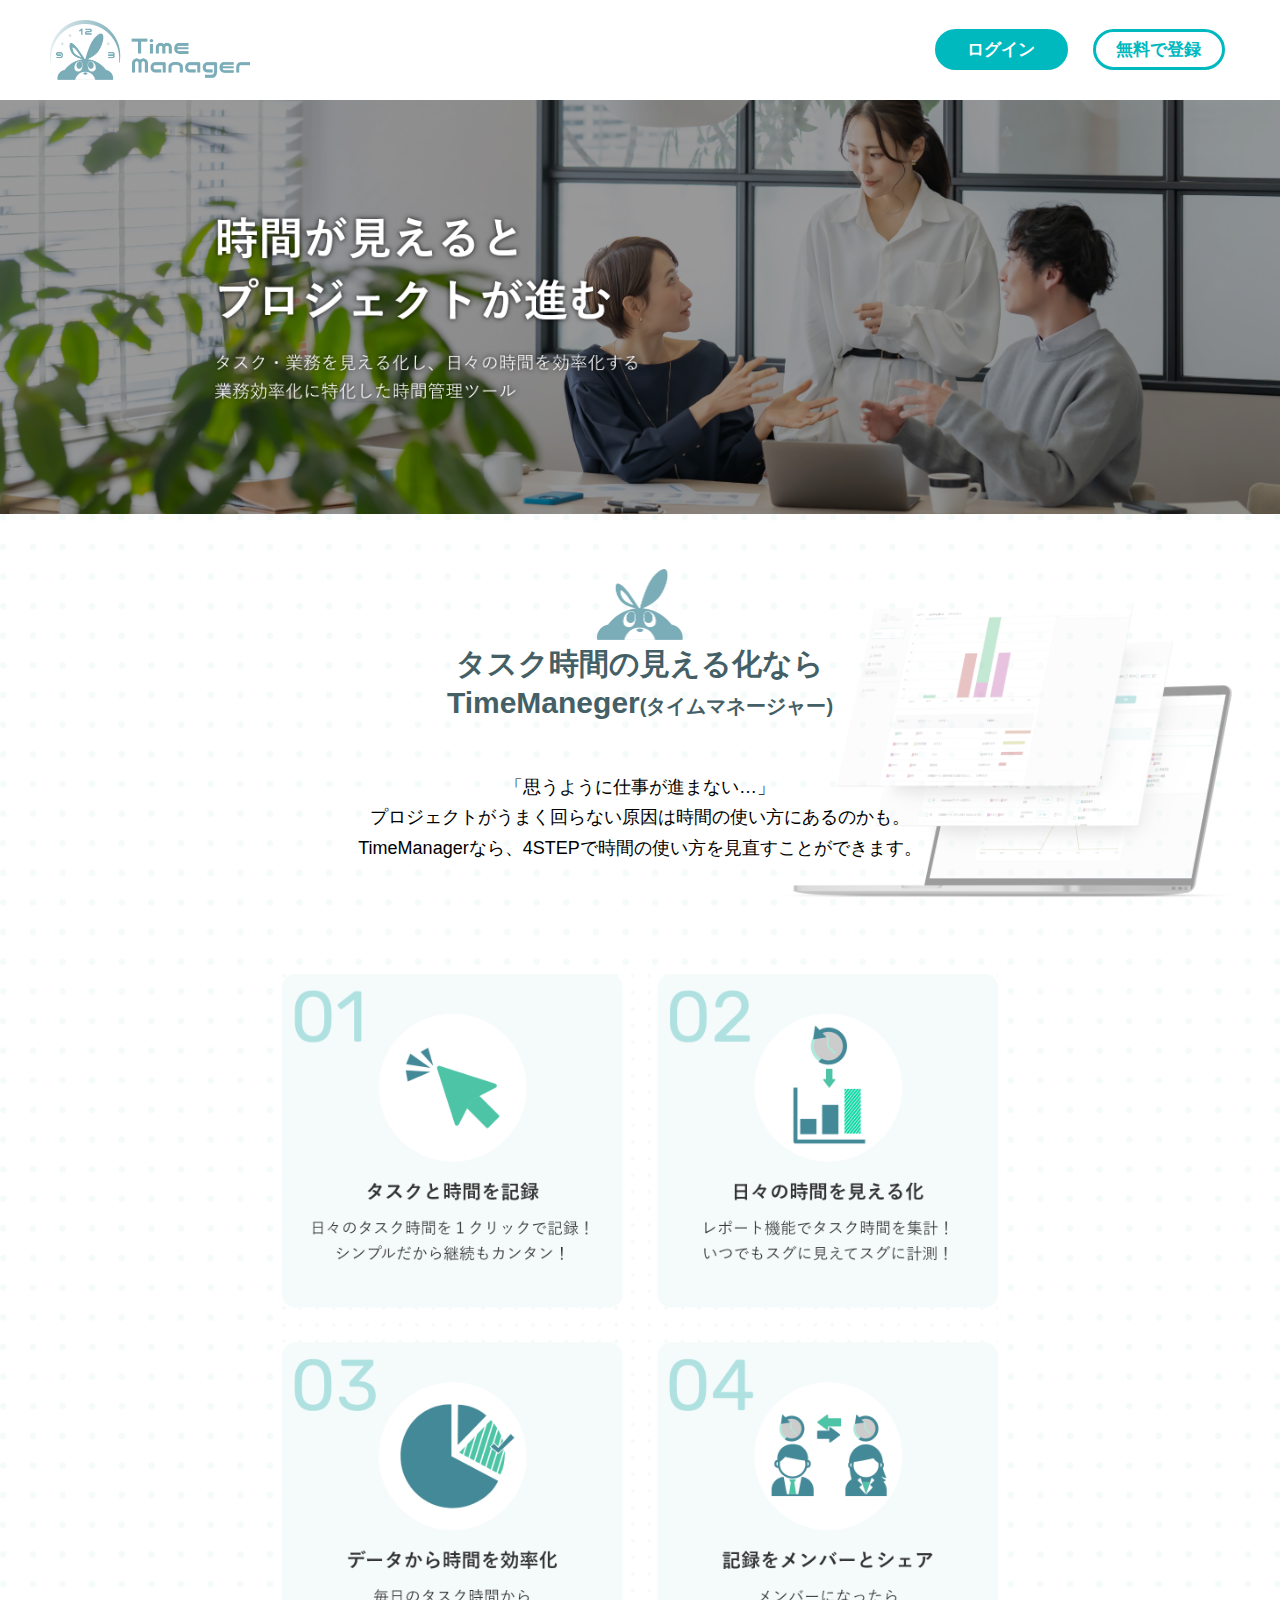
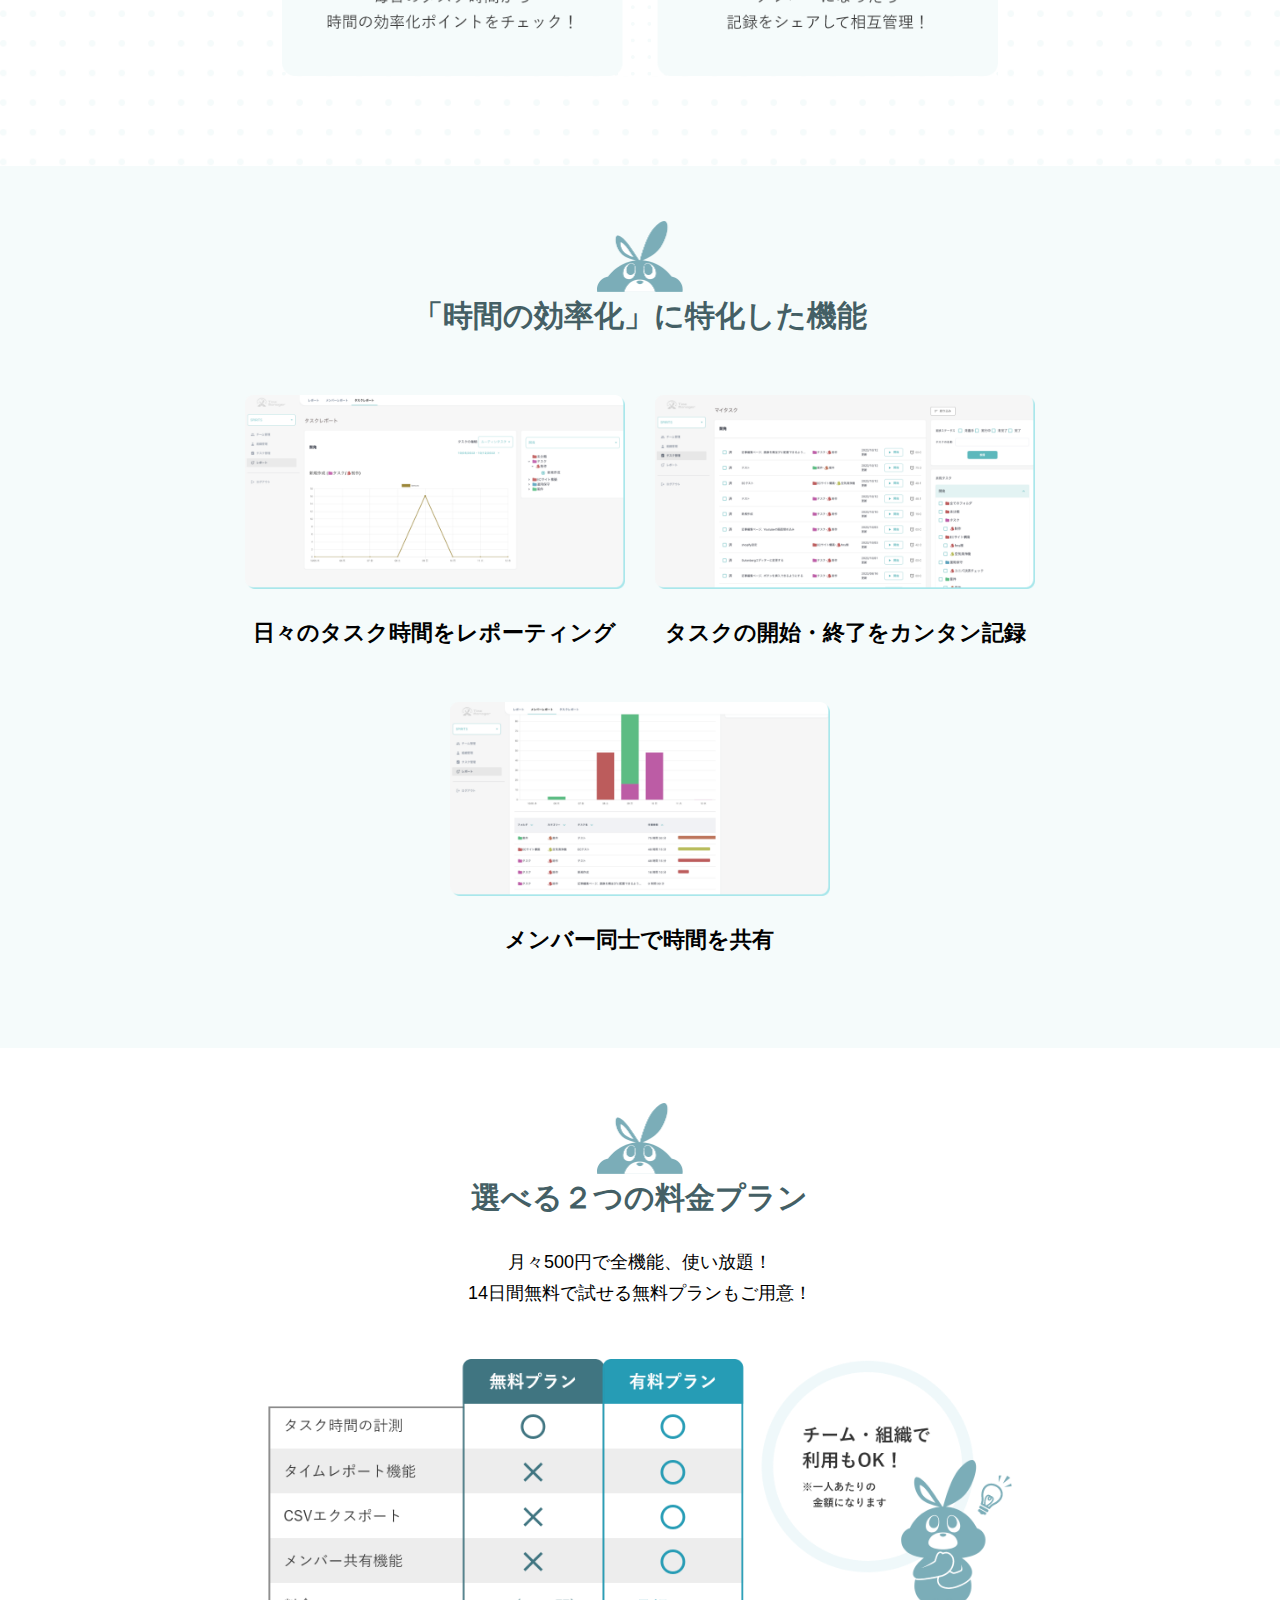
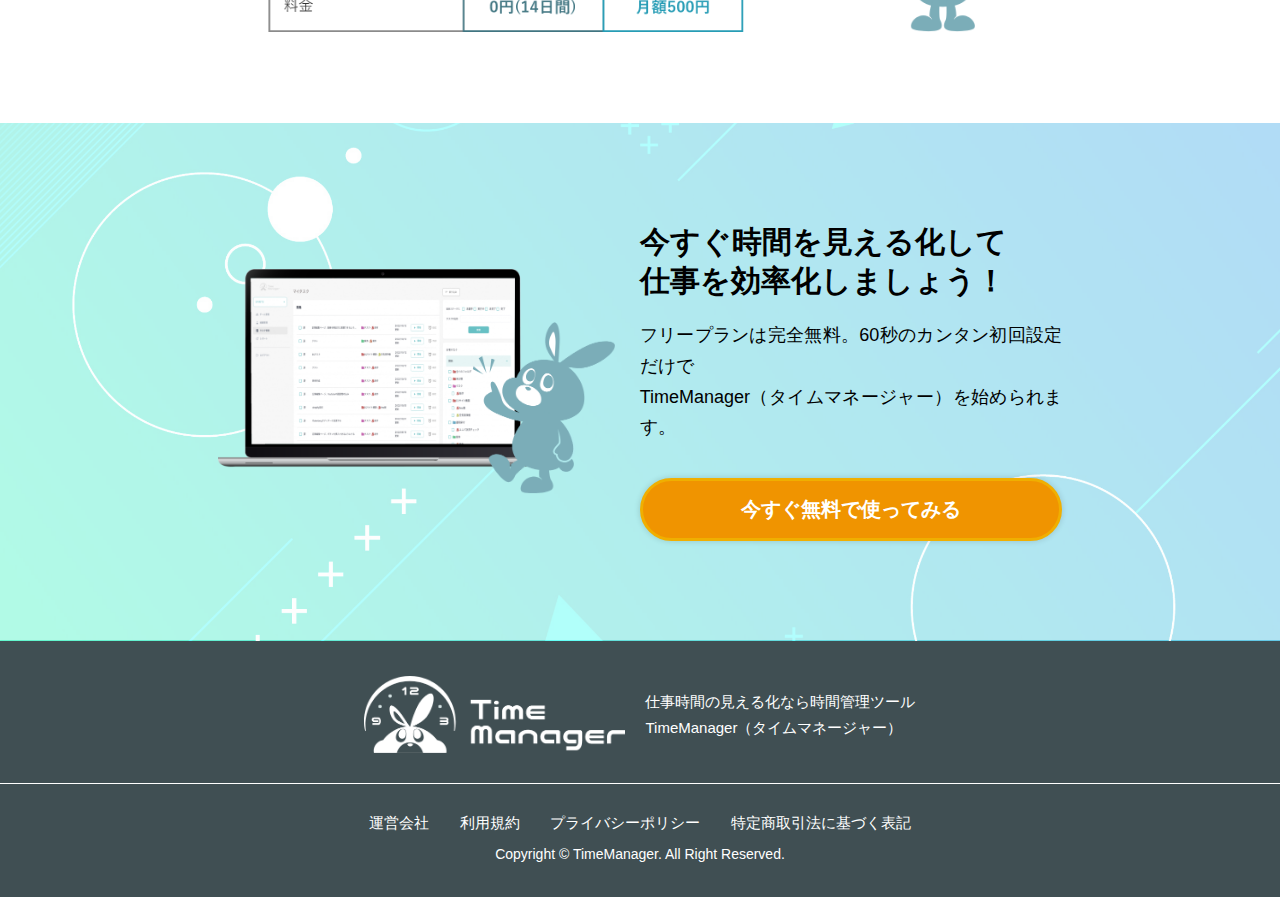
==== index.html @ 47ff6e75 "修正前データ" ====
<!DOCTYPE html>
<html lang="ja">
<head prefix="og:http://ogp.me/ns#">
    <meta charset="UTF-8">
    <meta http-equiv="X-UA-Compatible" content="IE=edge">
    <meta name="viewport" content="width=device-width, initial-scale=1.0">
    <link rel="stylesheet" href="./css/style.css">
    <title>【公式】Time Manager（タイムマネージャー）｜タスク時間を見える化</title>
    <meta name="description" content="Time Manager（タイムマネージャー）は業務効率化に特化した時間管理ツール。タスクや業務を見える化し、日々の時間を効率化します。">
    <meta property="og:title" content="【公式】Time Manager（タイムマネージャー）">
    <meta property="og:description" content="Time Manager（タイムマネージャー）は業務効率化に特化した時間管理ツール。タスクや業務を見える化し、日々の時間を効率化します。">
    <meta property="og:url" content="https://spirits-ltd.com/time-manager/">
    <meta property="og:image" content="https://spirits-ltd.com/time-manager/img/logo.png">
    <meta property="og:type" content="website">
    <meta property="og:site_name" content="Time Manager">
    <link rel="apple-touch-icon" sizes="180x180" href="./img/favicon/apple-touch-icon.png">
    <link rel="icon" type="image/png" sizes="32x32" href="./img/favicon/favicon-32x32.png">
    <link rel="icon" type="image/png" sizes="16x16" href="./img/favicon/favicon-16x16.png">
    <link rel="manifest" href="./img/favicon/site.webmanifest">
    <link rel="mask-icon" href="./img/favicon/safari-pinned-tab.svg" color="#5bbad5">
    <meta name="msapplication-TileColor" content="#da532c">
    <meta name="theme-color" content="#ffffff">
</head>
<body>
    <header>
        <nav>
            <a href="./" class="logo">
                <img src="img/head-logo.png" alt="業務効率化に特化した時間管理ツール、Time Manager（タイムマネージャー）のロゴ">
            </a>
                <ul>
                    <a href="https://time-manager.net/login">
                        <li>ログイン</li>
                        </a>
                        <a href="https://time-manager.net/register">
                            <li class="signin">無料で登録</li>
                        </a>
                </ul>
        </nav>
    </header>
    <main>
        <img src="img/header-pc.png" alt="「時間が見えるとプロジェクトが進む」業務効率化に特化した時間管理ツール、Time Manager（タイムマネージャー）。" class="pc">
        <img src="img/header-sp.png" alt="「時間が見えるとプロジェクトが進む」業務効率化に特化した時間管理ツール、Time Manager（タイムマネージャー）。" class="sp">
        <section class="merit">
            <div class="container-sub">
                <h2>タスク時間の見える化なら<br>
                    TimeManeger<span>(タイムマネージャー)</span></h2>
                <p>「思うように仕事が進まない…」<br>
                    プロジェクトがうまく回らない原因は<br class="sp">時間の使い方にあるのかも。<br><br class="sp">
                    TimeManagerなら、<br class="sp">4STEPで時間の使い方を<br class="sp">見直すことができます。</p>
                <img src="img/merit-sp.png" alt="業務効率化に特化した時間管理ツール、Time Manager（タイムマネージャー）の時間管理画面" class="sp">
                <img src="img/merit14.png" alt="業務効率化に特化した時間管理ツール、Time Manager（タイムマネージャー）のメリット4つ" class="merit pc">
                <img src="img/merit14-sp.png" alt="業務効率化に特化した時間管理ツール、Time Manager（タイムマネージャー）のメリット4つ" class="merit sp">
            </div>
        </section>
        <section class="function">
            <div class="container">
                <h2>「時間の効率化」に特化した機能</h2>
                <div class="box">
                    <div class="ex">
                        <img src="img/func01.png" alt="業務効率化に特化した時間管理ツール、Time Manager（タイムマネージャー）の機能①日々のタスク時間をレポーティング">
                        <p>日々のタスク時間をレポーティング</p>
                    </div>
                    <div class="ex">
                        <img src="img/func02.png" alt="業務効率化に特化した時間管理ツール、Time Manager（タイムマネージャー）の機能②タスクの開始・終了をカンタン記録">
                        <p>タスクの開始・終了をカンタン記録</p>
                    </div>
                    <div class="ex">
                        <img src="img/func03.png" alt="業務効率化に特化した時間管理ツール、Time Manager（タイムマネージャー）の機能③メンバー同士で時間共有">
                        <p>メンバー同士で時間を共有</p>
                    </div>
                </div>
            </div>
        </section>
        <section class="price">
            <div class="container">
                <h2>選べる２つの料金プラン</h2>
                <p>月々500円で全機能、使い放題！<br>
                    14日間無料で試せる<br class="sp">無料プランもご用意！</p>
                    <img src="img/price.png" alt="業務効率化に特化した時間管理ツール、Time Manager（タイムマネージャー）の料金プラン" class="pc">
                    <img src="img/price-sp.png" alt="業務効率化に特化した時間管理ツール、Time Manager（タイムマネージャー）の料金プラン" class="sp">
                </div>
        </section>
        <section class="cta">
            <div class="container pc">
                <div class="flex">
                    <img src="img/cta-rabbit.png" alt="業務効率化に特化した時間管理ツール、Time Manager（タイムマネージャー）のキャラクター「タイムラビット」">
                    <div class="text">
                        <h2>今すぐ時間を見える化して<br>
                            仕事を効率化しましょう！</h2>
                        <p>フリープランは完全無料。60秒のカンタン初回設定だけで<br>
                            TimeManager（タイムマネージャー）を始められます。</p>
                        <a href="https://time-manager.net/register" class="button">今すぐ無料で使ってみる</a>
                    </div>
                </div>
            </div>
            <div class="container-sub sp">
                <div class="flex">
                    <h2>今すぐ時間を見える化して<br>
                        仕事を効率化しましょう！</h2>
                    <img src="img/cta-rabbit-sp.png" alt="業務効率化に特化した時間管理ツール、Time Manager（タイムマネージャー）のキャラクター「タイムラビット」">
                    <div class="text">
                        <p>フリープランは完全無料。<br>
                            60秒のカンタン初回設定だけで<br>
                            TimeManager（タイムマネージャー）を<br>
                            始められます。</p>
                        <a href="https://time-manager.net/register" class="button">今すぐ無料で使ってみる</a>
                    </div>
                </div>
            </div>
        </section>
        <footer>
            <div class="container-sub">
                <div class="flex">
                    <img src="img/footer-logo.png" alt="業務効率化に特化した時間管理ツール、Time Manager（タイムマネージャー）のロゴ">
                    <p>仕事時間の見える化なら時間管理ツール<br>
                        TimeManager（タイムマネージャー）</p>
                </div>          
            </div>
            <div class="border"></div>
            <div class="container-sub">
                <div class="flex02">
                    <a href="https://spirits-ltd.com/company" target="_blank">運営会社</a>
                    <a href="./rule.html">利用規約</a>
                    <a href="./privacy.html">プライバシーポリシー</a>
                    <a href="./law.html">特定商取引法に基づく表記</a>
                </div>
                <div class="copyright">
                    <p>Copyright © TimeManager. All Right Reserved.</p>
                </div>
            </div>
        </footer>
    </main>
</body>
</html>
---- css/style.css ----
@charset "UTF-8";
/* デフォルト */
/* レスポンシブ設定 */
@media screen and (min-width: 541px) {
  .sp {
    display: none;
  }
}

@media screen and (max-width: 540px) {
  .pc {
    display: none;
  }
}

@media screen and (min-width: 769px) {
  .tb {
    display: none;
  }
}

@media screen and (max-width: 768px) {
  .nb {
    display: none;
  }
}

/* リセットCSS */
* {
  margin: 0;
  padding: 0;
  -webkit-box-sizing: border-box;
          box-sizing: border-box;
}

body {
  /* デフォルトのフォントと文字カラー設定 */
  font-family: '游ゴシック', sans-serif;
  color: #000000;
  text-align: center;
}

p {
  font-size: 18px;
  line-height: 1.7;
  text-align: justify;
  text-justify: inter-ideograph;
  text-align: center;
}

@media screen and (max-width: 540px) {
  p {
    font-size: 16px;
  }
}

a {
  text-decoration: none;
  margin: 0 auto;
}

img {
  width: 100%;
  display: block;
}

section {
  padding: 60px 0 90px;
}

@media screen and (max-width: 540px) {
  section {
    padding: 50px 0 70px;
  }
}

.container {
  max-width: 960px;
  width: 66%;
  margin: 0 auto;
}

@media screen and (max-width: 540px) {
  .container {
    max-width: 340px;
    width: 90%;
  }
}

.container-sub {
  max-width: 816px;
  width: 56%;
  margin: 0 auto;
}

@media screen and (max-width: 540px) {
  .container-sub {
    max-width: 340px;
    width: 90%;
  }
}

h2 {
  text-align: center;
  font-size: 30px;
  color: #445F65;
  font-weight: bold;
  margin: 70px auto 50px;
  position: relative;
  line-height: 1.3;
}

@media screen and (max-width: 540px) {
  h2 {
    font-size: 22px;
    margin: 60px auto 25px;
  }
}

h2::before {
  position: absolute;
  content: '';
  background: url(../img/h2-img.png);
  width: 86px;
  height: 71px;
  background-size: contain;
  background-repeat: no-repeat;
  background-position: center;
  top: -75px;
  left: 50%;
  -webkit-transform: translateX(-50%);
          transform: translateX(-50%);
}

@media screen and (max-width: 540px) {
  h2::before {
    width: 58px;
    height: 48px;
    top: -55px;
  }
}

h2 span {
  font-size: 20px;
}

@media screen and (max-width: 540px) {
  h2 span {
    font-size: 18px;
  }
}

header {
  padding: 20px 50px;
}

@media screen and (max-width: 540px) {
  header {
    padding: 15px 10px;
  }
}

header nav {
  display: -webkit-box;
  display: -ms-flexbox;
  display: flex;
  -webkit-box-align: center;
      -ms-flex-align: center;
          align-items: center;
  -webkit-box-pack: justify;
      -ms-flex-pack: justify;
          justify-content: space-between;
}

header nav a {
  margin-left: 0px;
}

header nav a.logo {
  width: 200px;
}

@media screen and (max-width: 540px) {
  header nav a.logo {
    width: 117px;
  }
}

header nav ul {
  display: -webkit-box;
  display: -ms-flexbox;
  display: flex;
  width: 25%;
  -webkit-box-pack: center;
      -ms-flex-pack: center;
          justify-content: center;
  gap: 20px;
}

@media screen and (max-width: 540px) {
  header nav ul {
    width: 80%;
    gap: 5px;
  }
}

header nav ul a {
  width: 45%;
}

header nav ul a li {
  padding: 6px 0;
  text-align: center;
  list-style: none;
  border-radius: 100px;
  font-size: 17px;
  border: 3px solid #00B9BF;
  font-weight: bold;
  background-color: #00B9BF;
  color: white;
}

@media screen and (max-width: 540px) {
  header nav ul a li {
    font-size: 14px;
    border: 2px solid #00B9BF;
  }
}

header nav ul a li.signin {
  background-color: white;
  color: #00B9BF;
}

.merit {
  background: url(../img/merit-bg.png);
  background-size: cover;
}

@media screen and (max-width: 540px) {
  .merit {
    background: url(../img/merit-bg-sp.png);
    background-size: cover;
  }
}

@media screen and (max-width: 540px) {
  .merit img {
    margin: 25px auto 60px;
  }
}

.merit img.merit {
  margin-top: 110px;
}

@media screen and (max-width: 540px) {
  .merit img.merit {
    margin: 0px auto;
  }
}

.function {
  background-color: #F5FBFB;
}

.function h2 {
  margin-bottom: 60px;
}

@media screen and (max-width: 540px) {
  .function h2 {
    margin-bottom: 30px;
  }
}

.function .box {
  display: -webkit-box;
  display: -ms-flexbox;
  display: flex;
  -webkit-box-pack: center;
      -ms-flex-pack: center;
          justify-content: center;
  -ms-flex-wrap: wrap;
      flex-wrap: wrap;
  gap: 0 30px;
}

.function .box .ex {
  width: 45%;
  margin-bottom: 50px;
}

@media screen and (max-width: 540px) {
  .function .box .ex {
    width: 100%;
    margin-bottom: 45px;
  }
}

.function .box .ex:last-child {
  margin-bottom: 0;
}

.function .box .ex img {
  margin-bottom: 25px;
}

.function .box .ex p {
  font-size: 22px;
  font-weight: bold;
}

@media screen and (max-width: 540px) {
  .function .box .ex p {
    font-size: 18px;
  }
}

.price h2 {
  margin-bottom: 30px;
}

.price p {
  margin-bottom: 50px;
}

@media screen and (max-width: 540px) {
  .price p {
    margin-bottom: 30px;
  }
}

.cta {
  background: url(../img/cta-bg.png);
  background-size: cover;
  padding: 100px 0;
}

@media screen and (max-width: 540px) {
  .cta {
    background: url(../img/cta-bg-sp.png);
    background-size: cover;
    padding: 60px 0 80px;
  }
}

.cta .flex {
  display: -webkit-box;
  display: -ms-flexbox;
  display: flex;
  -webkit-box-pack: center;
      -ms-flex-pack: center;
          justify-content: center;
  -webkit-box-align: center;
      -ms-flex-align: center;
          align-items: center;
  gap: 25px;
}

@media screen and (max-width: 540px) {
  .cta .flex {
    display: block;
  }
}

.cta .flex img {
  width: 47%;
}

@media screen and (max-width: 540px) {
  .cta .flex img {
    width: 100%;
    margin-bottom: 20px;
  }
}

.cta .flex .text h2 {
  position: static;
  color: #000000;
  text-align: left;
  margin-bottom: 20px;
  margin-top: 0px;
}

.cta .flex .text p {
  margin-bottom: 35px;
  text-align: justify;
}

@media screen and (max-width: 540px) {
  .cta .flex .text p {
    text-align: justify;
    margin-bottom: 40px;
  }
}

.cta .flex .text a {
  display: block;
}

.cta .flex .text a.button {
  text-align: center;
  font-weight: bold;
  color: white;
  font-size: 20px;
  width: 100%;
  padding: 15px 0;
  background-color: #F09400;
  border: 3px solid #F0AF00;
  -webkit-box-shadow: 0px 0px 6px rgba(0, 0, 0, 0.16);
          box-shadow: 0px 0px 6px rgba(0, 0, 0, 0.16);
  border-radius: 100px;
}

@media screen and (max-width: 540px) {
  .cta .flex h2 {
    margin-top: 0px;
    margin-bottom: 25px;
    position: static;
    color: #000000;
  }
}

footer {
  background: #404F53;
  padding: 35px 0 30px;
}

footer .flex {
  max-width: 580px;
  display: -webkit-box;
  display: -ms-flexbox;
  display: flex;
  -webkit-box-pack: center;
      -ms-flex-pack: center;
          justify-content: center;
  -webkit-box-align: center;
      -ms-flex-align: center;
          align-items: center;
  gap: 20px;
  margin: 0 auto 30px;
}

@media screen and (max-width: 540px) {
  footer .flex {
    display: block;
  }
}

footer .flex img {
  width: 45%;
}

@media screen and (max-width: 540px) {
  footer .flex img {
    width: 80%;
    margin: 0 auto 10px;
  }
}

footer .flex p {
  text-align: justify;
  font-size: 15px;
  color: white;
}

@media screen and (max-width: 540px) {
  footer .flex p {
    text-align: center;
  }
}

footer .border {
  width: 100%;
  border-top: 1px solid white;
}

footer .flex02 {
  display: -webkit-box;
  display: -ms-flexbox;
  display: flex;
  width: 80%;
  -ms-flex-wrap: wrap;
      flex-wrap: wrap;
  margin: 30px auto 0;
}

@media screen and (max-width: 540px) {
  footer .flex02 {
    width: 100%;
  }
}

footer .flex02 a {
  color: white;
  padding: 0 5px;
  font-size: 15px;
}

footer .copyright {
  margin-top: 10px;
}

footer .copyright p {
  color: white;
  font-size: 14px;
}
/*# sourceMappingURL=style.css.map */
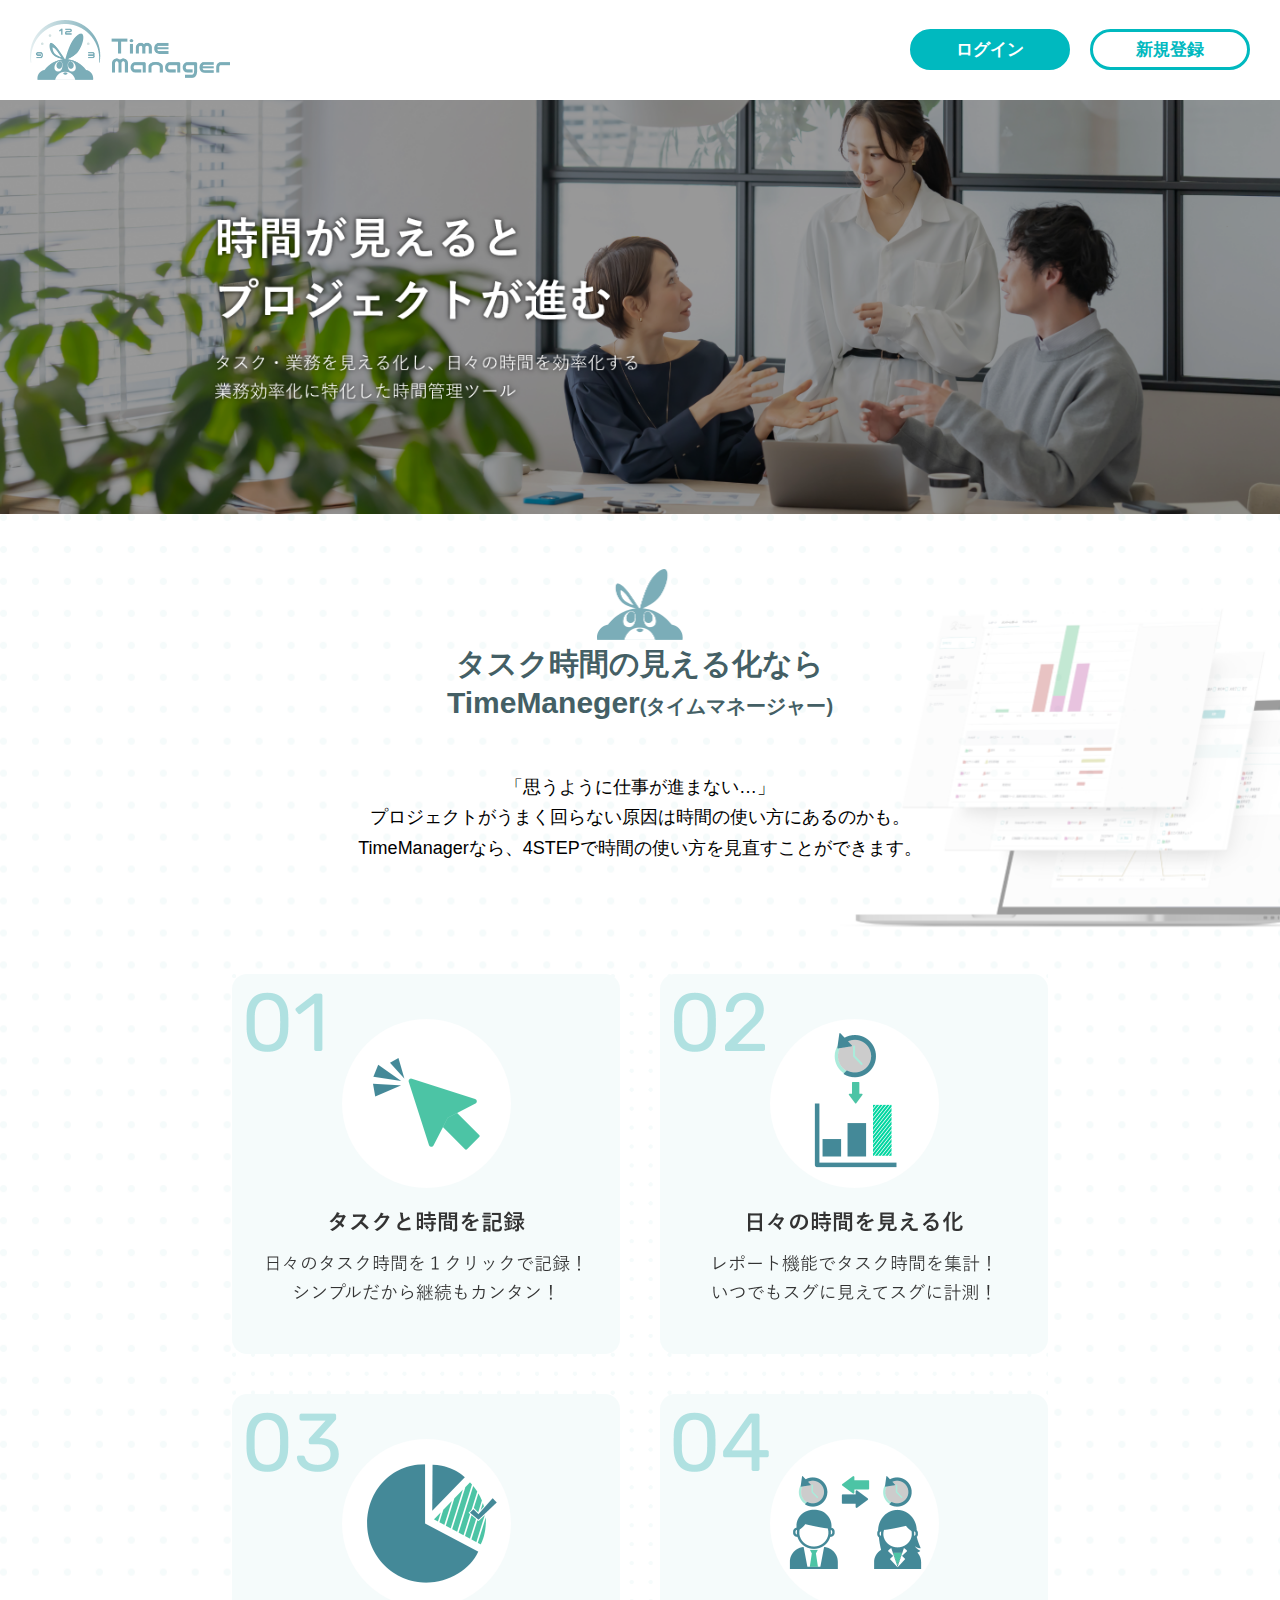
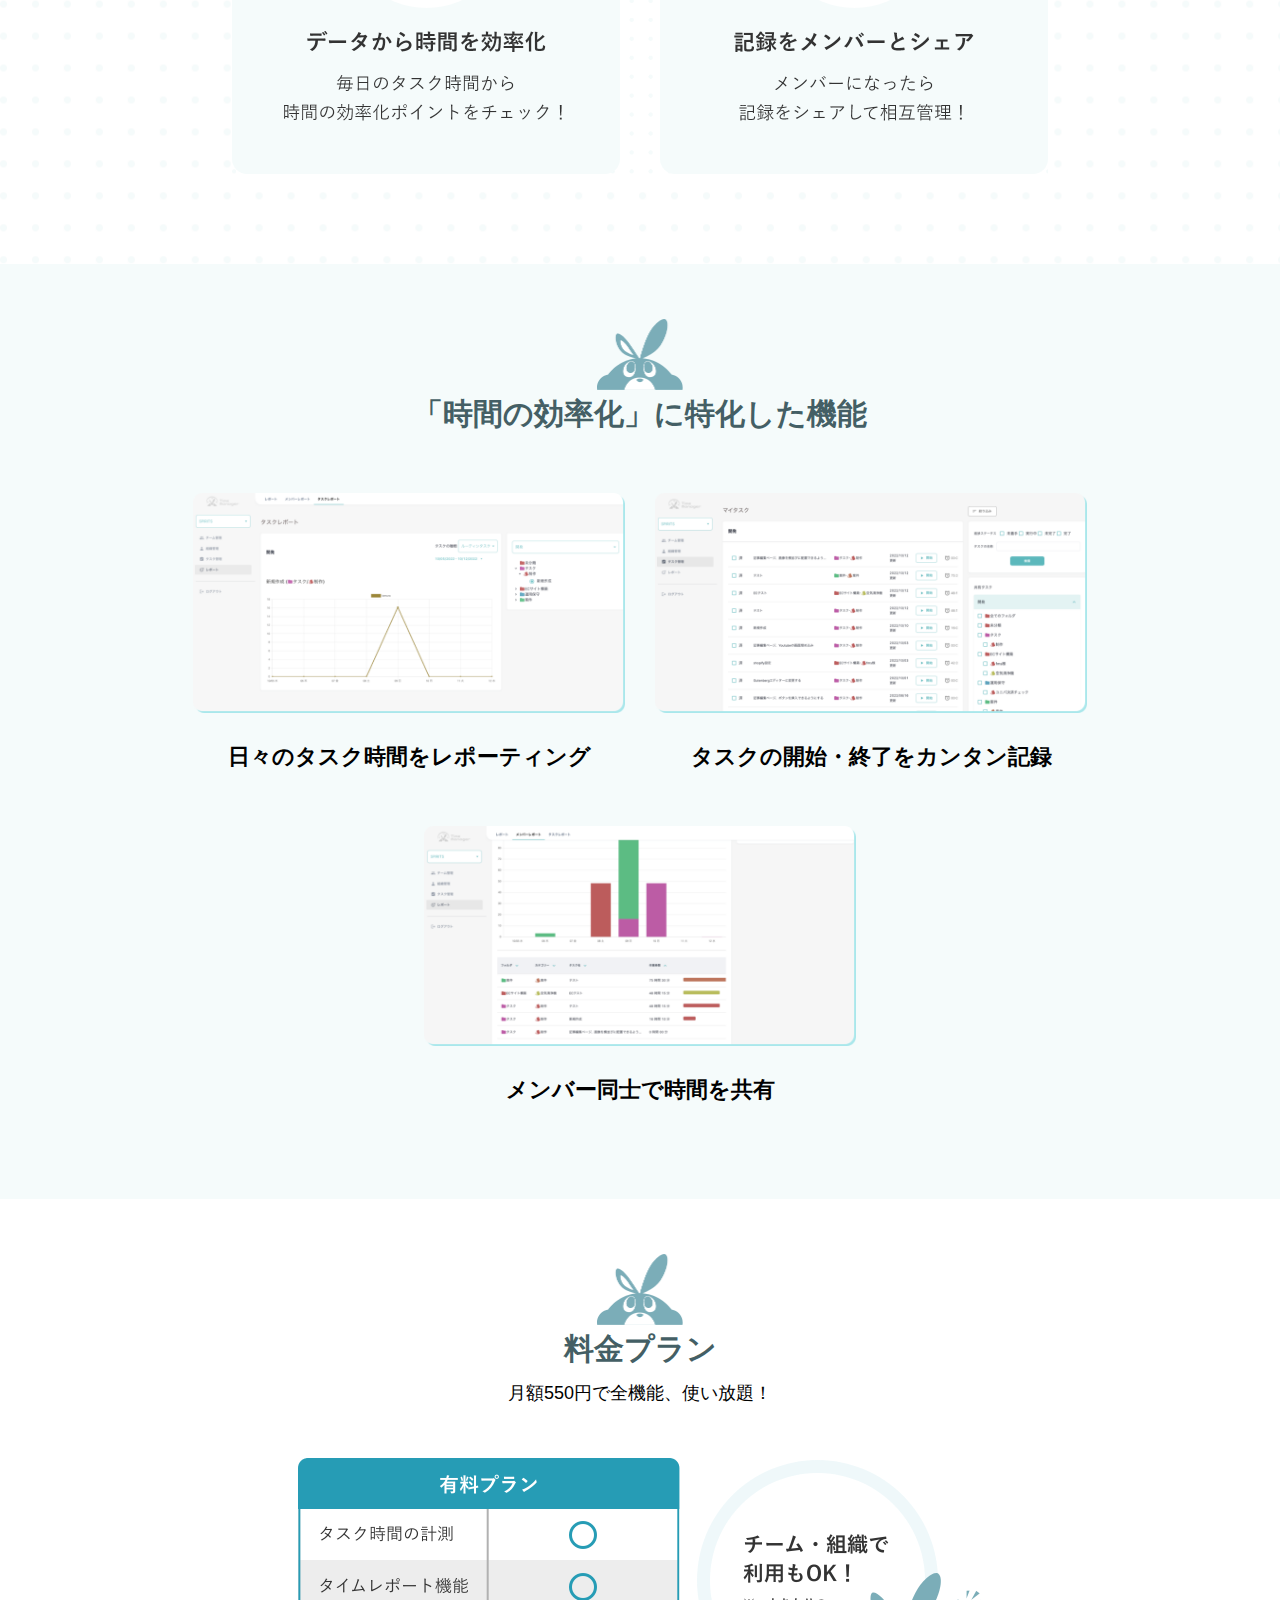
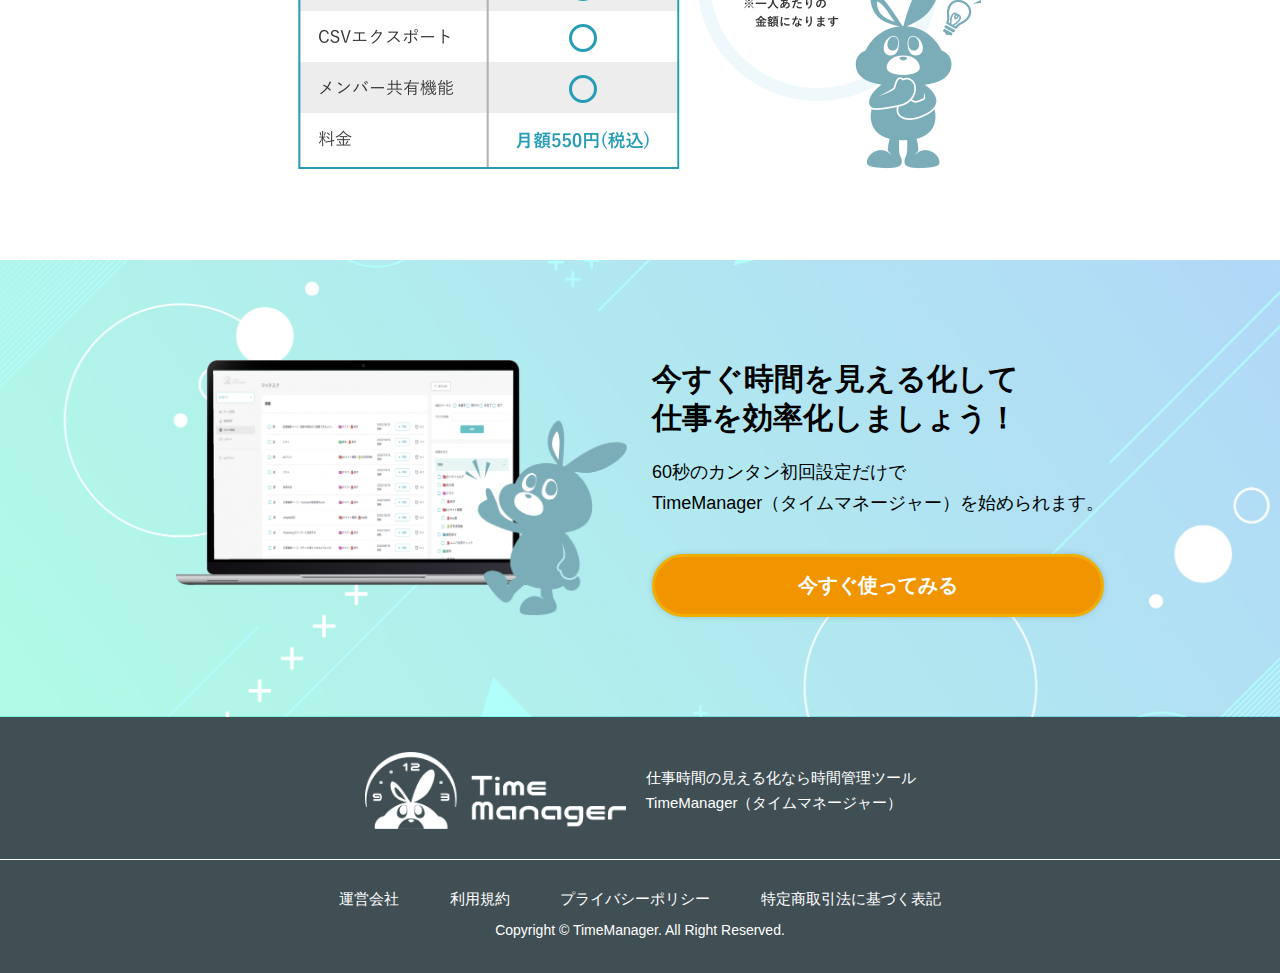
==== commit e433b71e: "文言修正" ====
--- a/index.html
+++ b/index.html
@@ -4,7 +4,7 @@
     <meta charset="UTF-8">
     <meta http-equiv="X-UA-Compatible" content="IE=edge">
     <meta name="viewport" content="width=device-width, initial-scale=1.0">
-    <link rel="stylesheet" href="./css/style.css">
+    <link rel="stylesheet" href="css/style.css">
     <title>【公式】Time Manager（タイムマネージャー）｜タスク時間を見える化</title>
     <meta name="description" content="Time Manager（タイムマネージャー）は業務効率化に特化した時間管理ツール。タスクや業務を見える化し、日々の時間を効率化します。">
     <meta property="og:title" content="【公式】Time Manager（タイムマネージャー）">
@@ -31,8 +31,8 @@
                     <a href="https://time-manager.net/login">
                         <li>ログイン</li>
                         </a>
-                        <a href="https://time-manager.net/register">
-                            <li class="signin">無料で登録</li>
+                        <a target="_blank" href="https://time-manager.net/registration">
+                            <li class="signin">新規登録</li>
                         </a>
                 </ul>
         </nav>
@@ -73,9 +73,8 @@
         </section>
         <section class="price">
             <div class="container">
-                <h2>選べる２つの料金プラン</h2>
-                <p>月々500円で全機能、使い放題！<br>
-                    14日間無料で試せる<br class="sp">無料プランもご用意！</p>
+                <h2>料金プラン</h2>
+                <p>月額550円で全機能、使い放題！</p>
                     <img src="img/price.png" alt="業務効率化に特化した時間管理ツール、Time Manager（タイムマネージャー）の料金プラン" class="pc">
                     <img src="img/price-sp.png" alt="業務効率化に特化した時間管理ツール、Time Manager（タイムマネージャー）の料金プラン" class="sp">
                 </div>
@@ -87,9 +86,9 @@
                     <div class="text">
                         <h2>今すぐ時間を見える化して<br>
                             仕事を効率化しましょう！</h2>
-                        <p>フリープランは完全無料。60秒のカンタン初回設定だけで<br>
+                        <p>60秒のカンタン初回設定だけで<br>
                             TimeManager（タイムマネージャー）を始められます。</p>
-                        <a href="https://time-manager.net/register" class="button">今すぐ無料で使ってみる</a>
+                        <a target="_blank" href="https://time-manager.net/registration" class="button">今すぐ使ってみる</a>
                     </div>
                 </div>
             </div>
@@ -99,11 +98,11 @@
                         仕事を効率化しましょう！</h2>
                     <img src="img/cta-rabbit-sp.png" alt="業務効率化に特化した時間管理ツール、Time Manager（タイムマネージャー）のキャラクター「タイムラビット」">
                     <div class="text">
-                        <p>フリープランは完全無料。<br>
+                        <p>
                             60秒のカンタン初回設定だけで<br>
                             TimeManager（タイムマネージャー）を<br>
                             始められます。</p>
-                        <a href="https://time-manager.net/register" class="button">今すぐ無料で使ってみる</a>
+                        <a target="_blank" href="https://time-manager.net/registration" class="button">今すぐ使ってみる</a>
                     </div>
                 </div>
             </div>
--- a/css/style.css
+++ b/css/style.css
@@ -1,41 +1,41 @@
 @charset "UTF-8";
 /* デフォルト */
 /* レスポンシブ設定 */
+@media screen and (min-width: 321px) {
+  .ssp {
+    display: none;
+  }
+}
 @media screen and (min-width: 541px) {
   .sp {
     display: none;
   }
 }
-
 @media screen and (max-width: 540px) {
   .pc {
     display: none;
   }
 }
-
 @media screen and (min-width: 769px) {
   .tb {
     display: none;
   }
 }
-
 @media screen and (max-width: 768px) {
   .nb {
     display: none;
   }
 }
-
 /* リセットCSS */
 * {
   margin: 0;
   padding: 0;
-  -webkit-box-sizing: border-box;
-          box-sizing: border-box;
+  box-sizing: border-box;
 }
 
 body {
   /* デフォルトのフォントと文字カラー設定 */
-  font-family: '游ゴシック', sans-serif;
+  font-family: "yugothic", "yu gothic", sans-serif;
   color: #000000;
   text-align: center;
 }
@@ -47,8 +47,7 @@
   text-justify: inter-ideograph;
   text-align: center;
 }
-
-@media screen and (max-width: 540px) {
+@media screen and (max-width:540px) {
   p {
     font-size: 16px;
   }
@@ -67,8 +66,7 @@
 section {
   padding: 60px 0 90px;
 }
-
-@media screen and (max-width: 540px) {
+@media screen and (max-width:540px) {
   section {
     padding: 50px 0 70px;
   }
@@ -76,24 +74,26 @@
 
 .container {
   max-width: 960px;
-  width: 66%;
+  width: 100%;
   margin: 0 auto;
 }
-
-@media screen and (max-width: 540px) {
+@media screen and (max-width:940px) {
+  .container {
+    width: 90%;
+  }
+}
+@media screen and (max-width:540px) {
   .container {
     max-width: 340px;
     width: 90%;
   }
 }
-
 .container-sub {
   max-width: 816px;
-  width: 56%;
+  width: 80%;
   margin: 0 auto;
 }
-
-@media screen and (max-width: 540px) {
+@media screen and (max-width:540px) {
   .container-sub {
     max-width: 340px;
     width: 90%;
@@ -109,17 +109,15 @@
   position: relative;
   line-height: 1.3;
 }
-
-@media screen and (max-width: 540px) {
+@media screen and (max-width:540px) {
   h2 {
     font-size: 22px;
     margin: 60px auto 25px;
   }
 }
-
 h2::before {
   position: absolute;
-  content: '';
+  content: "";
   background: url(../img/h2-img.png);
   width: 86px;
   height: 71px;
@@ -128,87 +126,62 @@
   background-position: center;
   top: -75px;
   left: 50%;
-  -webkit-transform: translateX(-50%);
-          transform: translateX(-50%);
-}
-
-@media screen and (max-width: 540px) {
+  transform: translateX(-50%);
+}
+@media screen and (max-width:540px) {
   h2::before {
     width: 58px;
     height: 48px;
     top: -55px;
   }
 }
-
 h2 span {
   font-size: 20px;
 }
-
-@media screen and (max-width: 540px) {
+@media screen and (max-width:540px) {
   h2 span {
     font-size: 18px;
   }
 }
 
 header {
-  padding: 20px 50px;
-}
-
-@media screen and (max-width: 540px) {
+  padding: 20px 30px;
+}
+@media screen and (max-width:540px) {
   header {
     padding: 15px 10px;
   }
 }
-
 header nav {
-  display: -webkit-box;
-  display: -ms-flexbox;
-  display: flex;
-  -webkit-box-align: center;
-      -ms-flex-align: center;
-          align-items: center;
-  -webkit-box-pack: justify;
-      -ms-flex-pack: justify;
-          justify-content: space-between;
-}
-
+  display: flex;
+  align-items: center;
+  justify-content: space-between;
+}
 header nav a {
-  margin-left: 0px;
-}
-
+  margin: 0;
+}
 header nav a.logo {
   width: 200px;
 }
-
-@media screen and (max-width: 540px) {
+@media screen and (max-width:540px) {
   header nav a.logo {
     width: 117px;
   }
 }
-
 header nav ul {
-  display: -webkit-box;
-  display: -ms-flexbox;
-  display: flex;
-  width: 25%;
-  -webkit-box-pack: center;
-      -ms-flex-pack: center;
-          justify-content: center;
+  display: flex;
+  justify-content: center;
   gap: 20px;
 }
-
-@media screen and (max-width: 540px) {
+@media screen and (max-width:540px) {
   header nav ul {
     width: 80%;
     gap: 5px;
-  }
-}
-
-header nav ul a {
-  width: 45%;
-}
-
+    justify-content: right;
+  }
+}
 header nav ul a li {
+  width: 160px;
   padding: 6px 0;
   text-align: center;
   list-style: none;
@@ -219,14 +192,19 @@
   background-color: #00B9BF;
   color: white;
 }
-
-@media screen and (max-width: 540px) {
+@media screen and (max-width:540px) {
   header nav ul a li {
+    width: 110px;
+    padding: 3px 0;
     font-size: 14px;
     border: 2px solid #00B9BF;
   }
 }
-
+@media screen and (max-width:320px) {
+  header nav ul a li {
+    width: 90px;
+  }
+}
 header nav ul a li.signin {
   background-color: white;
   color: #00B9BF;
@@ -236,25 +214,21 @@
   background: url(../img/merit-bg.png);
   background-size: cover;
 }
-
-@media screen and (max-width: 540px) {
+@media screen and (max-width:540px) {
   .merit {
     background: url(../img/merit-bg-sp.png);
     background-size: cover;
   }
 }
-
-@media screen and (max-width: 540px) {
+@media screen and (max-width:540px) {
   .merit img {
     margin: 25px auto 60px;
   }
 }
-
 .merit img.merit {
   margin-top: 110px;
 }
-
-@media screen and (max-width: 540px) {
+@media screen and (max-width:540px) {
   .merit img.merit {
     margin: 0px auto;
   }
@@ -263,69 +237,53 @@
 .function {
   background-color: #F5FBFB;
 }
-
 .function h2 {
   margin-bottom: 60px;
 }
-
-@media screen and (max-width: 540px) {
+@media screen and (max-width:540px) {
   .function h2 {
     margin-bottom: 30px;
   }
 }
-
 .function .box {
-  display: -webkit-box;
-  display: -ms-flexbox;
-  display: flex;
-  -webkit-box-pack: center;
-      -ms-flex-pack: center;
-          justify-content: center;
-  -ms-flex-wrap: wrap;
-      flex-wrap: wrap;
+  display: flex;
+  justify-content: center;
+  flex-wrap: wrap;
   gap: 0 30px;
 }
-
 .function .box .ex {
   width: 45%;
   margin-bottom: 50px;
 }
-
-@media screen and (max-width: 540px) {
+@media screen and (max-width:540px) {
   .function .box .ex {
     width: 100%;
     margin-bottom: 45px;
   }
 }
-
 .function .box .ex:last-child {
   margin-bottom: 0;
 }
-
 .function .box .ex img {
   margin-bottom: 25px;
 }
-
 .function .box .ex p {
   font-size: 22px;
   font-weight: bold;
 }
-
-@media screen and (max-width: 540px) {
+@media screen and (max-width:540px) {
   .function .box .ex p {
     font-size: 18px;
   }
 }
 
 .price h2 {
-  margin-bottom: 30px;
-}
-
+  margin-bottom: 10px;
+}
 .price p {
   margin-bottom: 50px;
 }
-
-@media screen and (max-width: 540px) {
+@media screen and (max-width:540px) {
   .price p {
     margin-bottom: 30px;
   }
@@ -336,45 +294,33 @@
   background-size: cover;
   padding: 100px 0;
 }
-
-@media screen and (max-width: 540px) {
+@media screen and (max-width:540px) {
   .cta {
     background: url(../img/cta-bg-sp.png);
     background-size: cover;
     padding: 60px 0 80px;
   }
 }
-
 .cta .flex {
-  display: -webkit-box;
-  display: -ms-flexbox;
-  display: flex;
-  -webkit-box-pack: center;
-      -ms-flex-pack: center;
-          justify-content: center;
-  -webkit-box-align: center;
-      -ms-flex-align: center;
-          align-items: center;
+  display: flex;
+  justify-content: center;
+  align-items: center;
   gap: 25px;
 }
-
-@media screen and (max-width: 540px) {
+@media screen and (max-width:540px) {
   .cta .flex {
     display: block;
   }
 }
-
 .cta .flex img {
   width: 47%;
 }
-
-@media screen and (max-width: 540px) {
+@media screen and (max-width:540px) {
   .cta .flex img {
     width: 100%;
     margin-bottom: 20px;
   }
 }
-
 .cta .flex .text h2 {
   position: static;
   color: #000000;
@@ -382,23 +328,19 @@
   margin-bottom: 20px;
   margin-top: 0px;
 }
-
 .cta .flex .text p {
   margin-bottom: 35px;
   text-align: justify;
 }
-
-@media screen and (max-width: 540px) {
+@media screen and (max-width:540px) {
   .cta .flex .text p {
     text-align: justify;
     margin-bottom: 40px;
   }
 }
-
 .cta .flex .text a {
   display: block;
 }
-
 .cta .flex .text a.button {
   text-align: center;
   font-weight: bold;
@@ -408,12 +350,10 @@
   padding: 15px 0;
   background-color: #F09400;
   border: 3px solid #F0AF00;
-  -webkit-box-shadow: 0px 0px 6px rgba(0, 0, 0, 0.16);
-          box-shadow: 0px 0px 6px rgba(0, 0, 0, 0.16);
+  box-shadow: 0px 0px 6px rgba(0, 0, 0, 0.16);
   border-radius: 100px;
 }
-
-@media screen and (max-width: 540px) {
+@media screen and (max-width:540px) {
   .cta .flex h2 {
     margin-top: 0px;
     margin-bottom: 25px;
@@ -426,84 +366,62 @@
   background: #404F53;
   padding: 35px 0 30px;
 }
-
 footer .flex {
   max-width: 580px;
-  display: -webkit-box;
-  display: -ms-flexbox;
-  display: flex;
-  -webkit-box-pack: center;
-      -ms-flex-pack: center;
-          justify-content: center;
-  -webkit-box-align: center;
-      -ms-flex-align: center;
-          align-items: center;
+  display: flex;
+  justify-content: center;
+  align-items: center;
   gap: 20px;
   margin: 0 auto 30px;
 }
-
-@media screen and (max-width: 540px) {
+@media screen and (max-width:540px) {
   footer .flex {
     display: block;
   }
 }
-
 footer .flex img {
   width: 45%;
 }
-
-@media screen and (max-width: 540px) {
+@media screen and (max-width:540px) {
   footer .flex img {
     width: 80%;
     margin: 0 auto 10px;
   }
 }
-
 footer .flex p {
   text-align: justify;
   font-size: 15px;
   color: white;
 }
-
-@media screen and (max-width: 540px) {
+@media screen and (max-width:540px) {
   footer .flex p {
     text-align: center;
   }
 }
-
 footer .border {
   width: 100%;
   border-top: 1px solid white;
 }
-
 footer .flex02 {
-  display: -webkit-box;
-  display: -ms-flexbox;
   display: flex;
   width: 80%;
-  -ms-flex-wrap: wrap;
-      flex-wrap: wrap;
+  flex-wrap: wrap;
   margin: 30px auto 0;
 }
-
-@media screen and (max-width: 540px) {
+@media screen and (max-width:540px) {
   footer .flex02 {
     width: 100%;
   }
 }
-
 footer .flex02 a {
   color: white;
   padding: 0 5px;
   font-size: 15px;
 }
-
 footer .copyright {
   margin-top: 10px;
 }
-
 footer .copyright p {
   color: white;
   font-size: 14px;
-}
-/*# sourceMappingURL=style.css.map */+}/*# sourceMappingURL=style.css.map */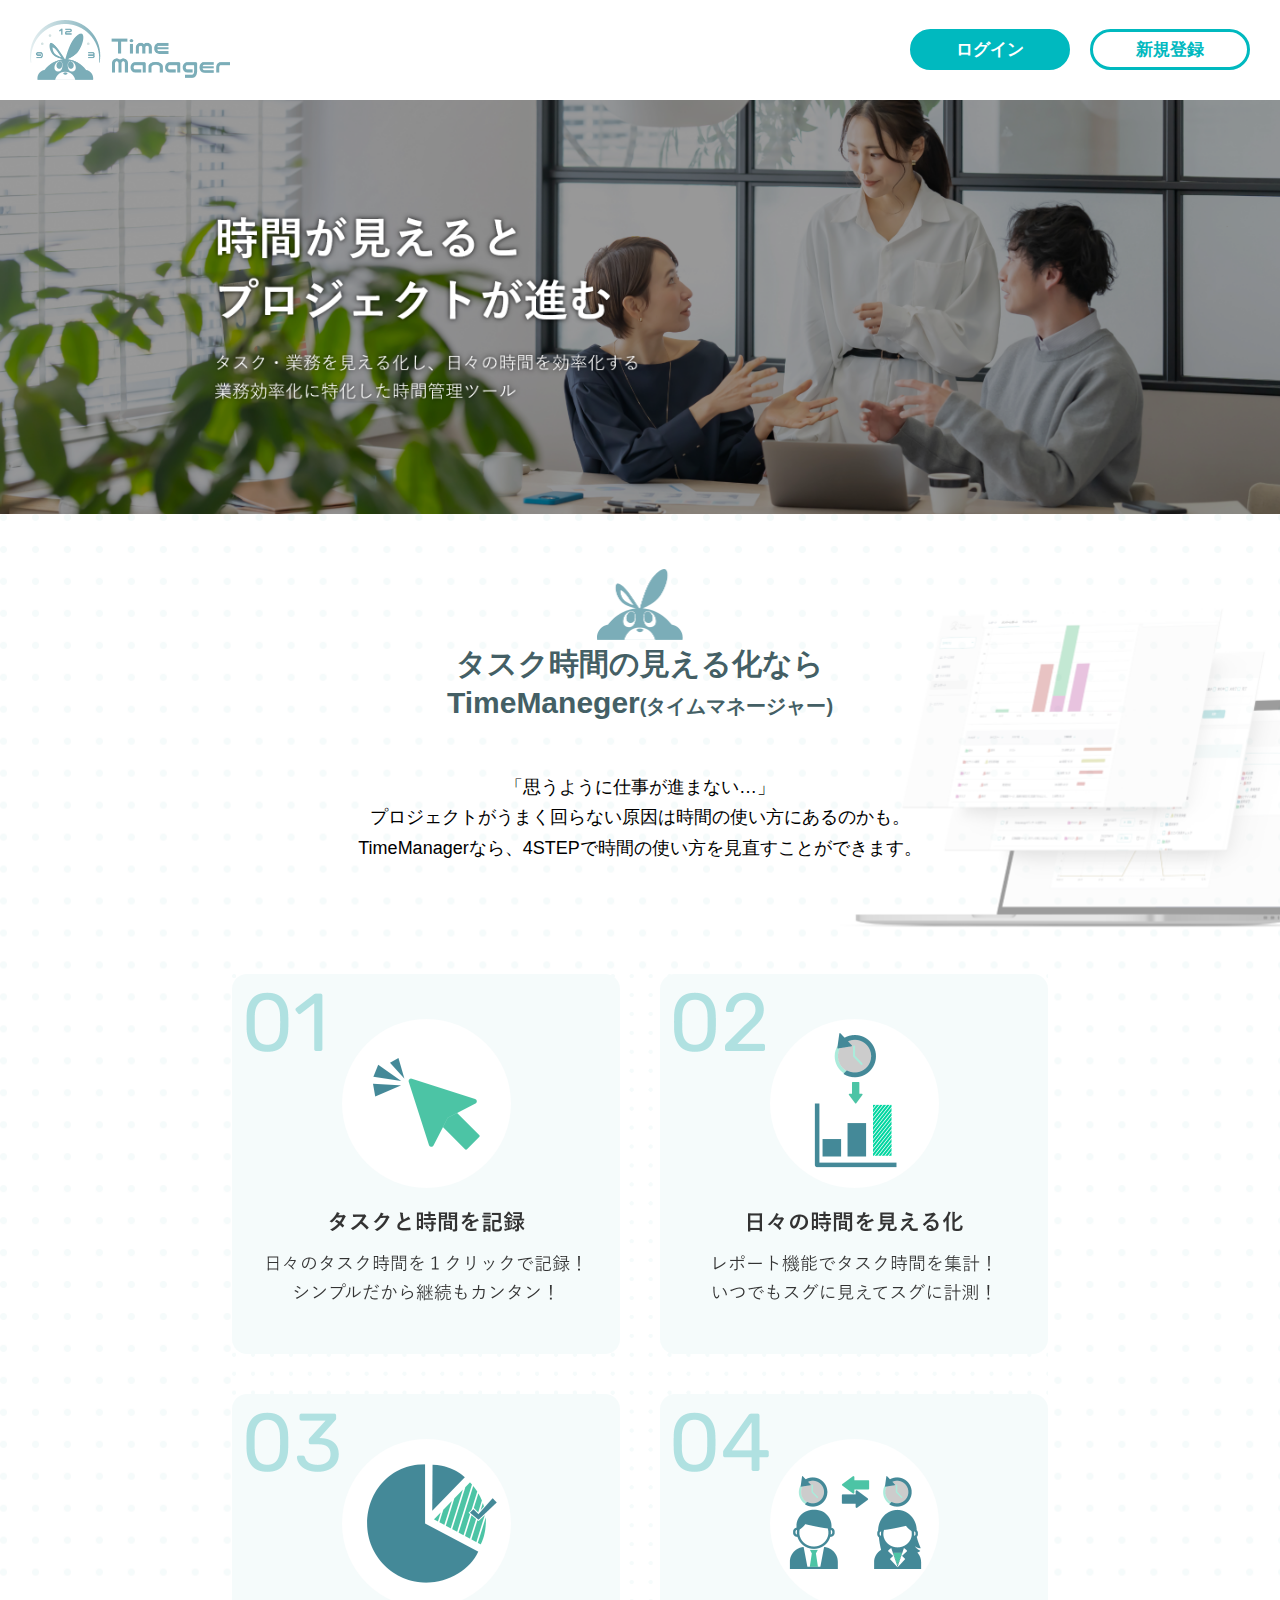
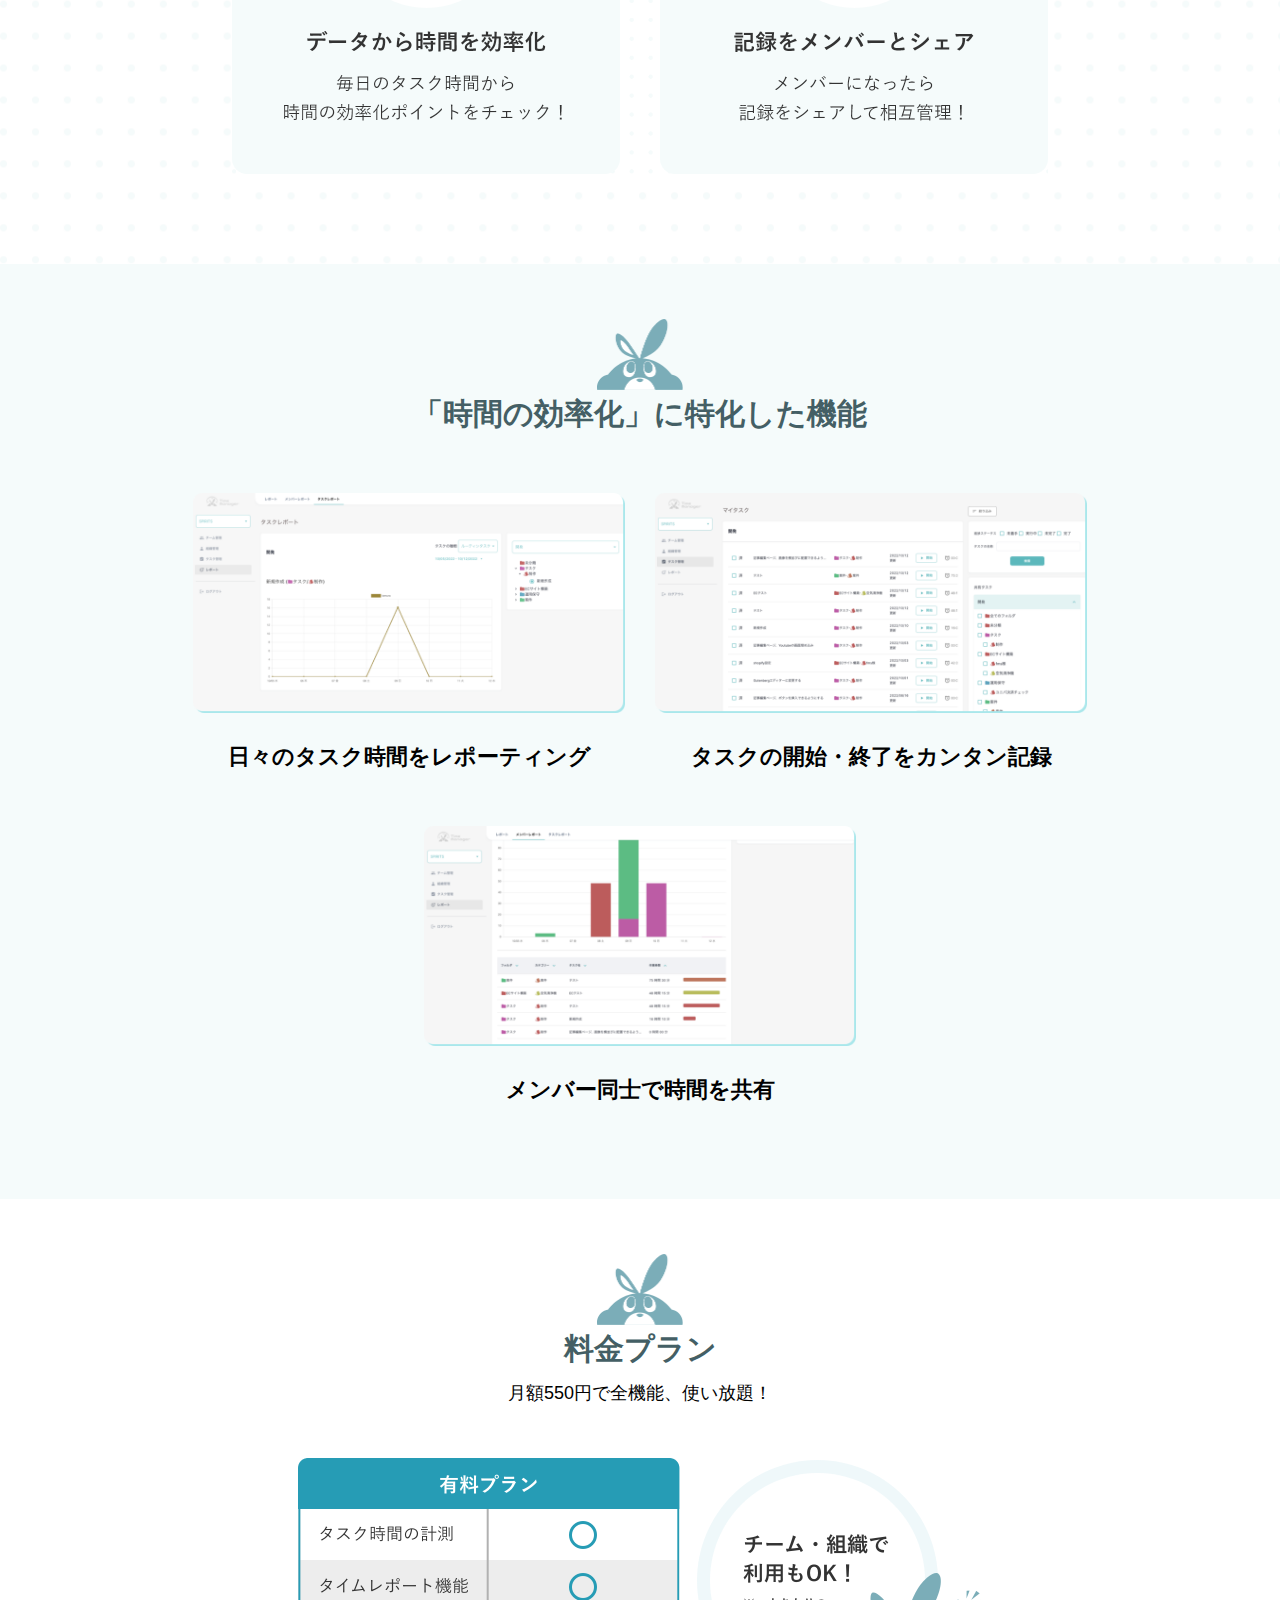
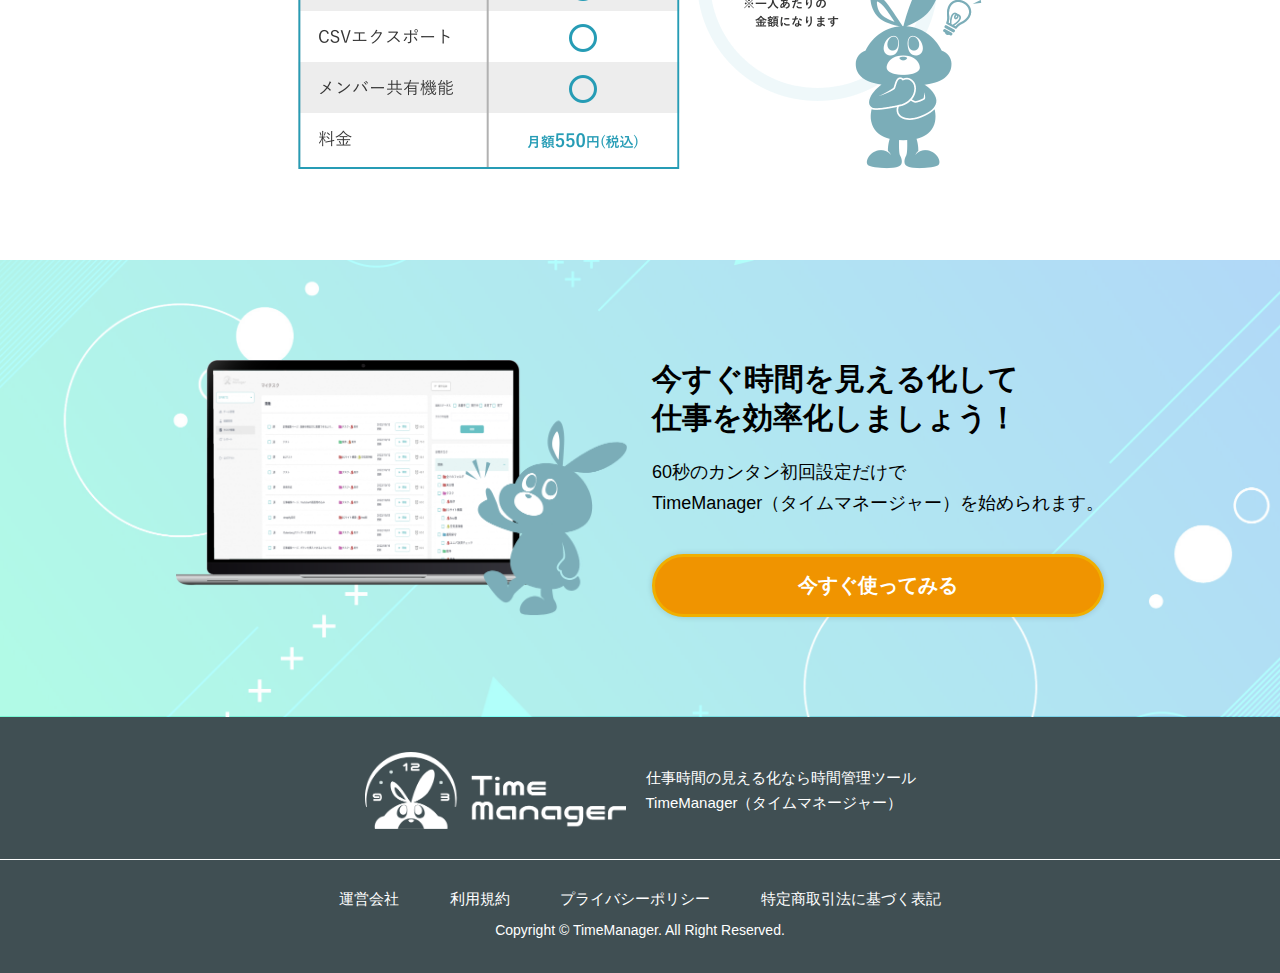
==== commit 238adf55: "文言修正" ====
--- a/index.html
+++ b/index.html
@@ -1,6 +1,13 @@
 <!DOCTYPE html>
 <html lang="ja">
 <head prefix="og:http://ogp.me/ns#">
+    <!-- Google Tag Manager -->
+    <script>(function(w,d,s,l,i){w[l]=w[l]||[];w[l].push({'gtm.start':
+    new Date().getTime(),event:'gtm.js'});var f=d.getElementsByTagName(s)[0],
+    j=d.createElement(s),dl=l!='dataLayer'?'&l='+l:'';j.async=true;j.src=
+    'https://www.googletagmanager.com/gtm.js?id='+i+dl;f.parentNode.insertBefore(j,f);
+    })(window,document,'script','dataLayer','GTM-P8GG42N');</script>
+    <!-- End Google Tag Manager -->    
     <meta charset="UTF-8">
     <meta http-equiv="X-UA-Compatible" content="IE=edge">
     <meta name="viewport" content="width=device-width, initial-scale=1.0">
@@ -22,6 +29,10 @@
     <meta name="theme-color" content="#ffffff">
 </head>
 <body>
+    <!-- Google Tag Manager (noscript) -->
+    <noscript><iframe src="https://www.googletagmanager.com/ns.html?id=GTM-P8GG42N"
+    height="0" width="0" style="display:none;visibility:hidden"></iframe></noscript>
+    <!-- End Google Tag Manager (noscript) -->
     <header>
         <nav>
             <a href="./" class="logo">
